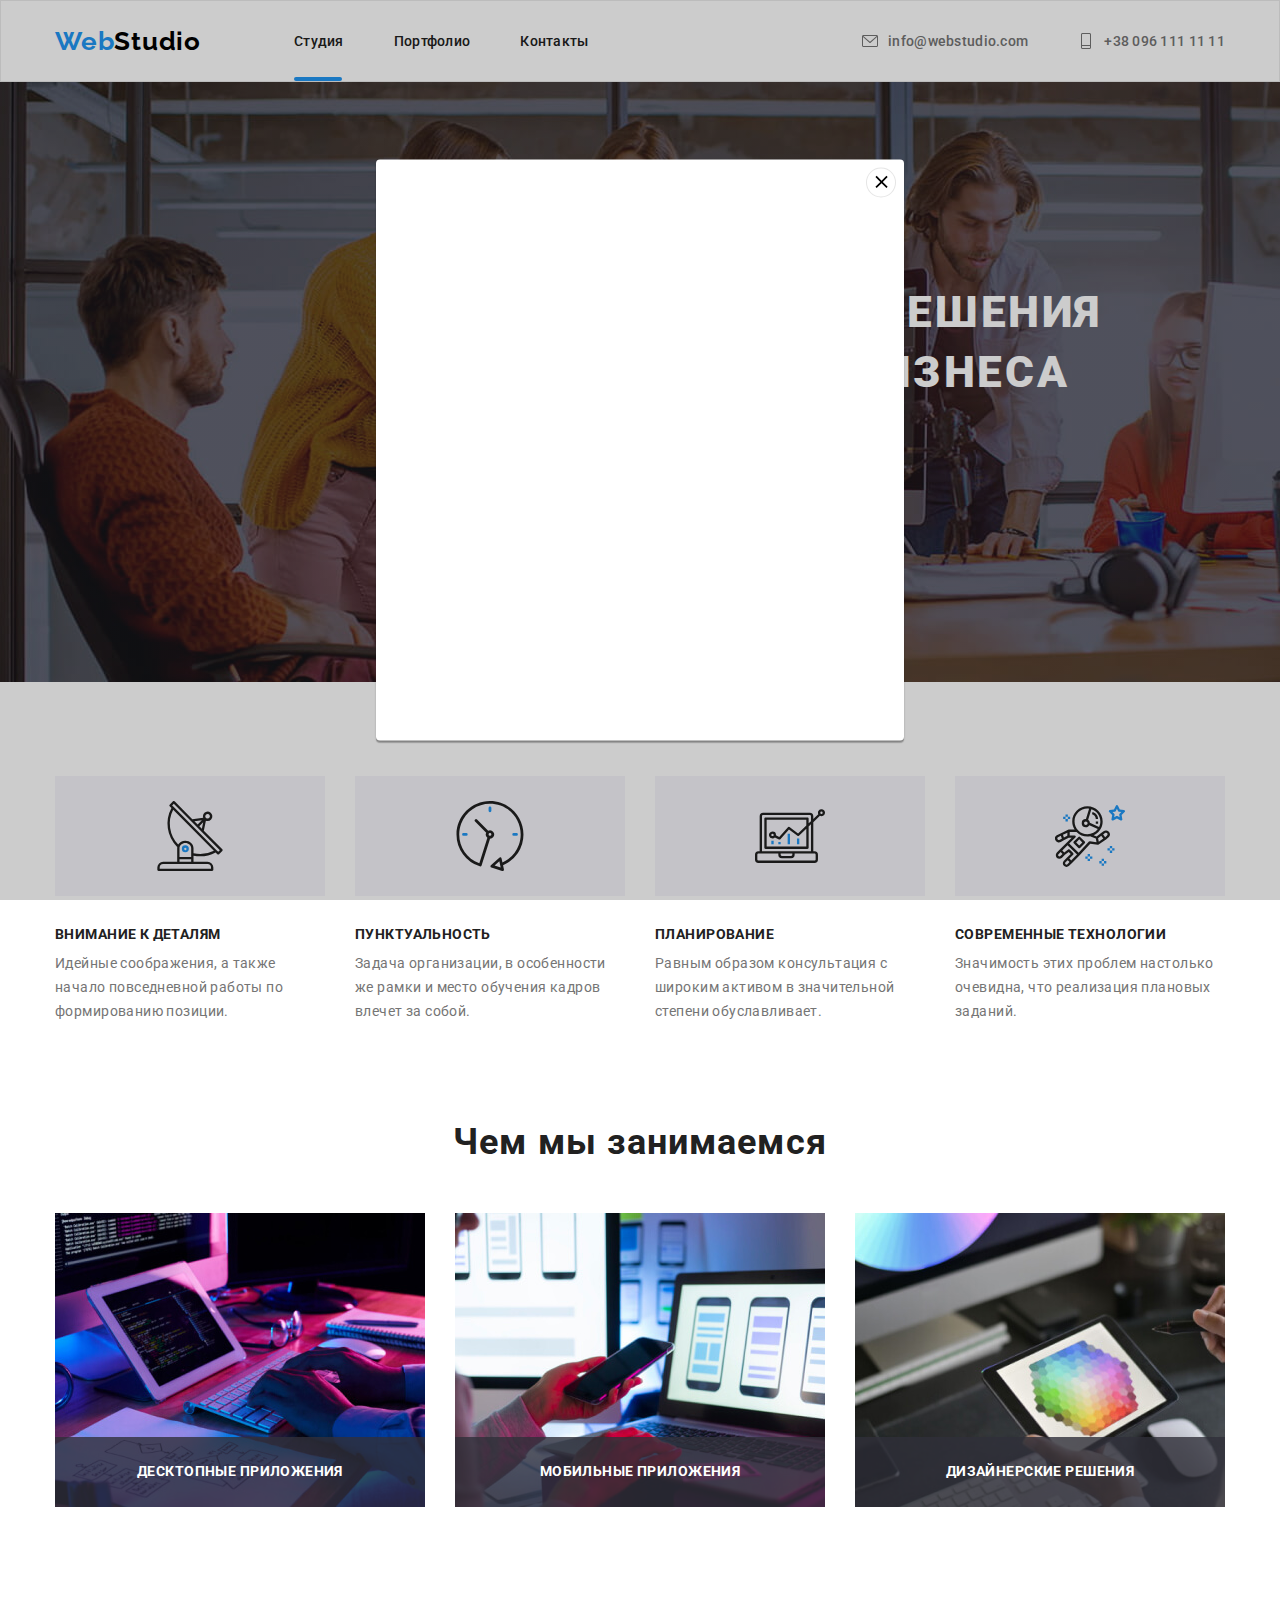
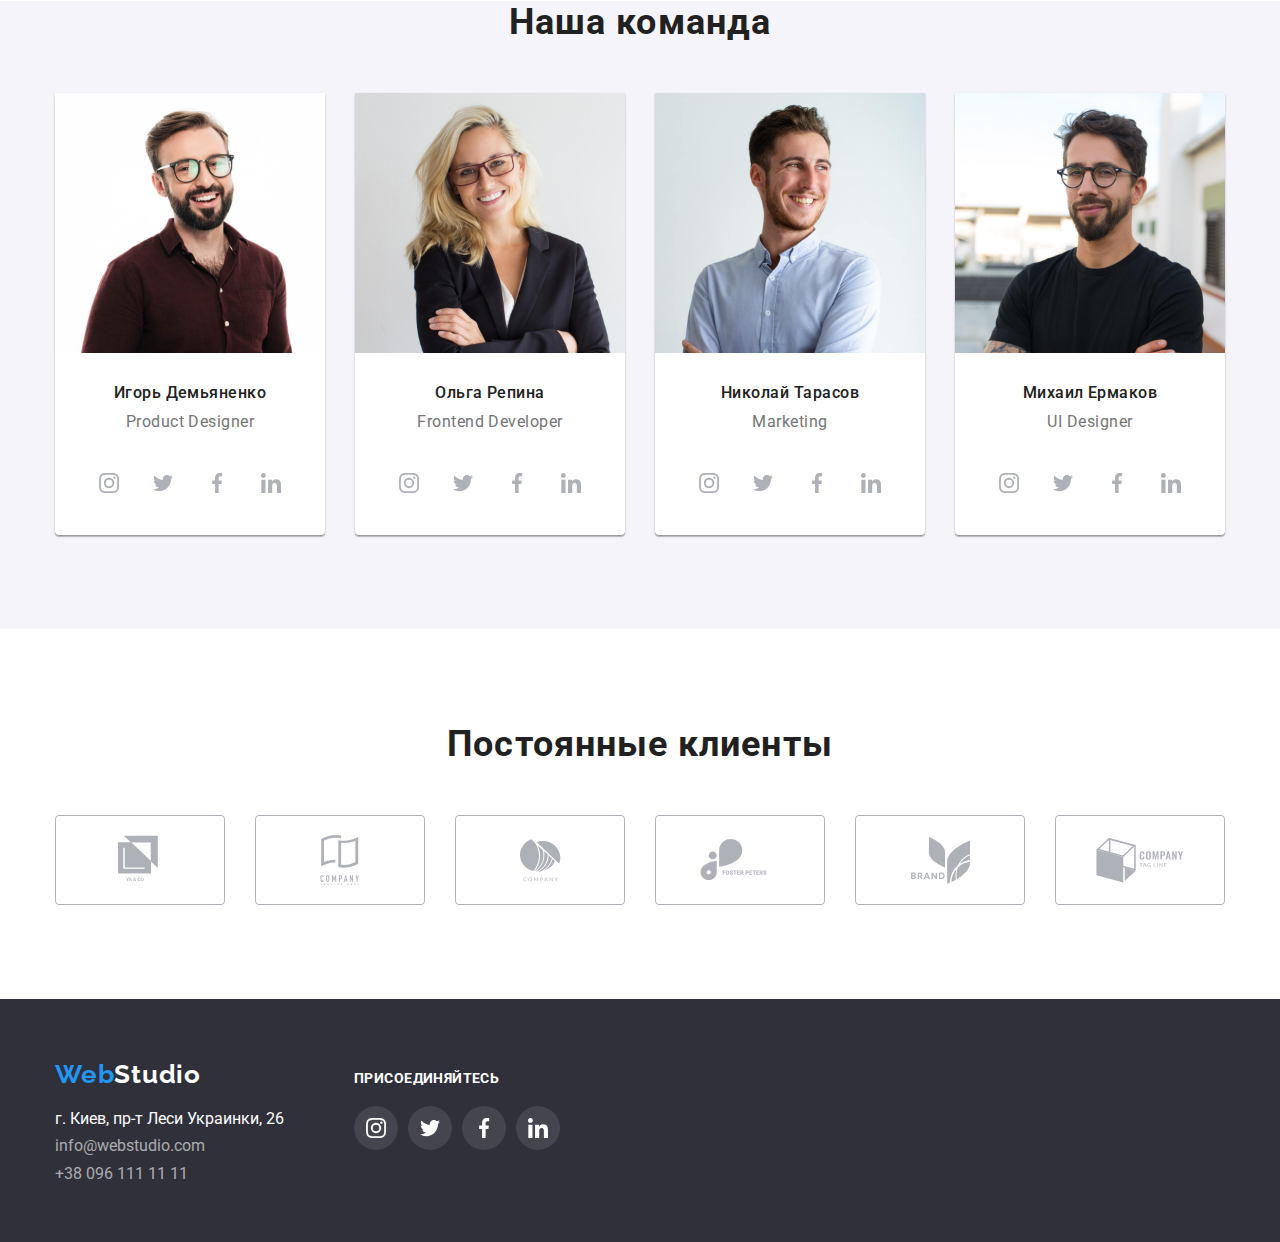
==== index.html @ 327d00b9 "finished main page" ====
<!DOCTYPE html>
<html lang="ru">
  <head>
    <meta charset="UTF-8" />
    <meta name="viewport" content="width=device-width, initial-scale=1.0" />
    <title>WebStudio</title>
    <link
      rel="stylesheet"
      href="https://cdnjs.cloudflare.com/ajax/libs/modern-normalize/1.0.0/modern-normalize.css"
    />
    <link
      href="https://fonts.googleapis.com/css2?family=Raleway:wght@700&family=Roboto:wght@400;500;700;900&display=swap"
      rel="stylesheet"
    />
    <link rel="stylesheet" href="./css/styles.css" />
  </head>
  <body>
    <!-------------------Header------------------------->
    <header class="header">
      <div class="conteiner">
        <nav class="navigation">
          <a
            class="logo link"
            href="./index.html"
            aria-label="логотип веб студии"
            >Web<span class="logo-light-theme">Studio</span>
          </a>
          <ul class="navigation-list list">
            <li class="navigation-list-item">
              <a class="navigation-list-link link current-page" href="">Студия</a>
            </li>
            <li class="navigation-list-item">
              <a class="navigation-list-link link" href="./portfolio.html"
                >Портфолио</a
              >
            </li>
            <li class="navigation-list-item">
              <a class="navigation-list-link link" href="">Контакты</a>
            </li>
          </ul>
        </nav>
        <address class="address">
          <ul class="address-list list">
            <li class="address-item">
              <a class="address-link link" href="mailto:info@webstudio.com">
                <svg class="address-link-icon">
                  <use href="./images/sprite.svg#mail"></use>
                </svg>
                info@webstudio.com
              </a>
            </li>
            <li class="address-item">
              <a class="address-link link" href="tel:+380961111111">
                <svg class="address-link-icon">
                  <use href="./images/sprite.svg#phone"></use>
                </svg>
                +38 096 111 11 11
              </a>
            </li>
          </ul>
        </address>
      </div>
    </header>

    <main>
      <!------------------Hero------------------>
      <section class="hero">
        <div class="conteiner">
          <h1 class="hero-title">Эффективные решения для вашего бизнеса</h1>
          <button class="modal-button" type="button" data-modal-open>Заказать услугу</button>
        </div>
      </section>

      <!----------------How we work------------->
      <section class="how-we-work">
        <div class="conteiner">
          <ul class="how-we-work-list list">
            <li class="how-we-work-item">
              <h3 class="how-we-work-title">Внимание к деталям</h3>
              <p class="how-we-work-text">
                Идейные соображения, а также начало повседневной работы по
                формированию позиции.
              </p>
            </li>
            <li class="how-we-work-item">
              <h3 class="how-we-work-title">Пунктуальность</h3>
              <p class="how-we-work-text">
                Задача организации, в особенности же рамки и место обучения
                кадров влечет за собой.
              </p>
            </li>
            <li class="how-we-work-item">
              <h3 class="how-we-work-title">Планирование</h3>
              <p class="how-we-work-text">
                Равным образом консультация с широким активом в значительной
                степени обуславливает.
              </p>
            </li>
            <li class="how-we-work-item">
              <h3 class="how-we-work-title">Современные технологии</h3>
              <p class="how-we-work-text">
                Значимость этих проблем настолько очевидна, что реализация
                плановых заданий.
              </p>
            </li>
          </ul>
        </div>
      </section>

      <!--------------What are we doing----------------->
      <section class="we-do">
        <div class="conteiner">
          <h2 class="title">Чем мы занимаемся</h2>
          <ul class="we-do-list list">
            <li class="we-do-list-item">
              <div class="wrapper-img">
                <img src="./images/what-we-do/img1.jpg" alt="разработчик набирает код на клавиатуре" width="370" height="294" />
                <h3 class="subtitle-img">Десктопные приложения</h3>
              </div>
            </li>
            <li class="we-do-list-item">
              <div class="wrapper-img">
                <img src="./images/what-we-do/img2.jpg" alt="разработчик сравнивает отображение сайта на смартфоне и ноутбуке"
                  width="370" height="294" />
                <h3 class="subtitle-img">Мобильные приложения</h3>
              </div>
            </li>
            <li class="we-do-list-item">
              <div class="wrapper-img">
                <img src="./images/what-we-do/img3.jpg" alt="разработчик подбирает цвет на графическом планшете" width="370"
                  height="294" />
                <h3 class="subtitle-img">Дизайнерские решения</h3>
              </div>
          
            </li>
          </ul>
        </div>
      </section>

      <!--------------Our team-------------------------->
      <section class="our-team">
        <div class="conteiner">
          <h2 class="title">Наша команда</h2>
          <ul class="team-list list">
            <li class="team-item">
              <img
                src="./images/our-team/img1.jpg"
                alt="Игорь Демьяненко"
                width="270"
                height="260"
              />
              <h3 class="team-title">Игорь Демьяненко</h3>
              <p class="team-subtitle">Product Designer</p>
              <ul class="social-list list">
                <li class="social-list-item">
                  <a
                    class="social-list-link"
                    href="https://www.facebook.com/psn.office.z"
                    target="blanc"
                  >
                    <svg class="social-list-svg">
                      <use href="./images/sprite.svg#instagram"></use>
                    </svg>
                  </a>
                </li>
                <li class="social-list-item">
                  <a
                    class="social-list-link"
                    href="https://www.facebook.com/psn.office.z"
                    target="blanc"
                  >
                    <svg class="social-list-svg">
                      <use href="./images/sprite.svg#twitter"></use>
                    </svg>
                  </a>
                </li>
                <li class="social-list-item">
                  <a
                    class="social-list-link"
                    href="https://www.facebook.com/psn.office.z"
                    target="blanc"
                  >
                    <svg class="social-list-svg">
                      <use href="./images/sprite.svg#facebook"></use>
                    </svg>
                  </a>
                </li>
                <li class="social-list-item">
                  <a
                    class="social-list-link"
                    href="https://www.facebook.com/psn.office.z"
                    target="blanc"
                  >
                    <svg class="social-list-svg">
                      <use href="./images/sprite.svg#linkedin"></use>
                    </svg>
                  </a>
                </li>
              </ul>
            </li>
            <li class="team-item">
              <img
                src="./images/our-team/img2.jpg"
                alt="Ольга Репина"
                width="270"
                height="260"
              />
              <h3 class="team-title">Ольга Репина</h3>
              <p class="team-subtitle">Frontend Developer</p>
              <ul class="social-list list">
                <li class="social-list-item">
                  <a
                    class="social-list-link"
                    href="https://www.facebook.com/psn.office.z"
                    target="blanc">
                    <svg class="social-list-svg">
                      <use href="./images/sprite.svg#instagram"></use>
                    </svg>
                  </a>
                </li>
                <li class="social-list-item">
                  <a
                    class="social-list-link"
                    href="https://www.facebook.com/psn.office.z"
                    target="blanc"
                  >
                    <svg class="social-list-svg">
                      <use href="./images/sprite.svg#twitter"></use>
                    </svg>
                  </a>
                </li>
                <li class="social-list-item">
                  <a
                    class="social-list-link"
                    href="https://www.facebook.com/psn.office.z"
                    target="blanc"
                  >
                    <svg class="social-list-svg">
                      <use href="./images/sprite.svg#facebook"></use>
                    </svg>
                  </a>
                </li>
                <li class="social-list-item">
                  <a
                    class="social-list-link"
                    href="https://www.facebook.com/psn.office.z"
                    target="blanc"
                  >
                    <svg class="social-list-svg">
                      <use href="./images/sprite.svg#linkedin"></use>
                    </svg>
                  </a>
                </li>
              </ul>
            </li>
            <li class="team-item">
              <img
                src="./images/our-team/img3.jpg"
                alt="Николай Тарасов"
                width="270"
                height="260"
              />
              <h3 class="team-title">Николай Тарасов</h3>
              <p class="team-subtitle">Marketing</p>
              <ul class="social-list list">
                <li class="social-list-item">
                  <a
                    class="social-list-link"
                    href="https://www.facebook.com/psn.office.z"
                    target="blanc">
                    <svg class="social-list-svg">
                      <use href="./images/sprite.svg#instagram"></use>
                    </svg>
                  </a>
                </li>
                <li class="social-list-item">
                  <a
                    class="social-list-link"
                    href="https://www.facebook.com/psn.office.z"
                    target="blanc"
                  >
                    <svg class="social-list-svg">
                      <use href="./images/sprite.svg#twitter"></use>
                    </svg>
                  </a>
                </li>
                <li class="social-list-item">
                  <a
                    class="social-list-link"
                    href="https://www.facebook.com/psn.office.z"
                    target="blanc"
                  >
                    <svg class="social-list-svg">
                      <use href="./images/sprite.svg#facebook"></use>
                    </svg>
                  </a>
                </li>
                <li class="social-list-item">
                  <a
                    class="social-list-link"
                    href="https://www.facebook.com/psn.office.z"
                    target="blanc"
                  >
                    <svg class="social-list-svg">
                      <use href="./images/sprite.svg#linkedin"></use>
                    </svg>
                  </a>
                </li>
              </ul>
            </li>
            <li class="team-item">
              <img
                src="./images/our-team/img4.jpg"
                alt="Михаил Ермаков"
                width="270"
                height="260"
              />
              <h3 class="team-title">Михаил Ермаков</h3>
              <p class="team-subtitle">UI Designer</p>
              <ul class="social-list list">
                <li class="social-list-item">
                  <a
                    class="social-list-link"
                    href="https://www.facebook.com/psn.office.z"
                    target="blanc">
                    <svg class="social-list-svg">
                      <use href="./images/sprite.svg#instagram"></use>
                    </svg>
                  </a>
                </li>
                <li class="social-list-item">
                  <a
                    class="social-list-link"
                    href="https://www.facebook.com/psn.office.z"
                    target="blanc"
                  >
                    <svg class="social-list-svg">
                      <use href="./images/sprite.svg#twitter"></use>
                    </svg>
                  </a>
                </li>
                <li class="social-list-item">
                  <a
                    class="social-list-link"
                    href="https://www.facebook.com/psn.office.z"
                    target="blanc"
                  >
                    <svg class="social-list-svg">
                      <use href="./images/sprite.svg#facebook"></use>
                    </svg>
                  </a>
                </li>
                <li class="social-list-item">
                  <a
                    class="social-list-link"
                    href="https://www.facebook.com/psn.office.z"
                    target="blanc"
                  >
                    <svg class="social-list-svg">
                      <use href="./images/sprite.svg#linkedin"></use>
                    </svg>
                  </a>
                </li>
              </ul>
            </li>
          </ul>
        </div>
      </section>
      <!-------------------Clients----------------------->
      <section class="clients">
        <div class="conteiner">
          <h2 class="title">Постоянные клиенты</h2>
          <ul class="clients-list list">
            <li class="clients-list-item">
              <a class="clients-list-link" href="">
                <svg width="44" height="50" class="clients-list-svg">
                  <use href="./images/sprite.svg#logo-1"></use>
                </svg>
              </a>
            </li>
            <li class="clients-list-item">
              <a class="clients-list-link" href="">
                <svg width="40" height="50" class="clients-list-svg">
                  <use href="./images/sprite.svg#logo-2"></use>
                </svg>
              </a>
            </li>
            <li class="clients-list-item">
              <a class="clients-list-link" href="">
                <svg width="41" height="43" class="clients-list-svg">
                  <use href="./images/sprite.svg#logo-3"></use>
                </svg>
              </a>
            </li>
            <li class="clients-list-item">
              <a class="clients-list-link" href="">
                <svg width="80" height="42" class="clients-list-svg">
                  <use href="./images/sprite.svg#logo-4"></use>
                </svg>
              </a>
            </li>
            <li class="clients-list-item">
              <a class="clients-list-link" href="">
                <svg width="59" height="47" class="clients-list-svg">
                  <use href="./images/sprite.svg#logo-5"></use>
                </svg>
              </a>
            </li>
            <li class="clients-list-item">
              <a class="clients-list-link" href="">
                <svg width="88" height="45" class="clients-list-svg">
                  <use href="./images/sprite.svg#logo-6"></use>
                </svg>
              </a>
            </li>
          </ul>
        </div>
      </section>
    </main>

    <!-------------------Footer----------------------->
    <footer class="footer">
      <div class="conteiner">
        <div class="footer-conteiner">
          <div class="footer-address">
            <a class="logo link" href="./index.html" aria-label="логотип веб студии">Web<span
                class="logo-dark-theme">Studio</span>
            </a>
            <address class="address">
              <ul class="addres-list list">
                <li class="address-item">
                  <a class="address-link-map link" href="https://goo.gl/maps/ERs9jYJyFuvsWHTVA" target="blank">г. Киев, пр-т
                    Леси Украинки, 26</a>
                </li>
                <li class="address-item">
                  <a class="address-link-mail link" href="mailto:info@webstudio.com">info@webstudio.com</a>
                </li>
                <li class="address-item">
                  <a class="address-link-phone link" href="tel:+380961111111">+38 096 111 11 11</a>
                </li>
              </ul>
            </address>
          </div>
          <div class="footer-social-links">
            <h3 class="social-links-title">ПРИСОЕДИНЯЙТЕСЬ</h3>
            <ul class="social-links-list list">
              <li class="social-list-item">
                <a class="social-list-link" href="https://www.facebook.com/psn.office.z" target="blanc">
                  <svg class="social-list-svg">
                    <use href="./images/sprite.svg#instagram"></use>
                  </svg>
                </a>
              </li>
              <li class="social-list-item">
                <a class="social-list-link" href="https://www.facebook.com/psn.office.z" target="blanc">
                  <svg class="social-list-svg">
                    <use href="./images/sprite.svg#twitter"></use>
                  </svg>
                </a>
              </li>
              <li class="social-list-item">
                <a class="social-list-link" href="https://www.facebook.com/psn.office.z" target="blanc">
                  <svg class="social-list-svg">
                    <use href="./images/sprite.svg#facebook"></use>
                  </svg>
                </a>
              </li>
              <li class="social-list-item">
                <a class="social-list-link" href="https://www.facebook.com/psn.office.z" target="blanc">
                  <svg class="social-list-svg">
                    <use href="./images/sprite.svg#linkedin"></use>
                  </svg>
                </a>
              </li>
            </ul>
    
          </div>
        </div>
      </div>
    </footer>
    <div class="backdrop .is-hidd" data-modal>
      <div class="modal">
        <button type="button" class="close-btn" data-modal-close>
          <svg class="close-btn-svg">
            <use href="./images/sprite.svg#close-btn"></use>
          </svg>
        </button>
      </div>
    </div>
    <script src="./js/modal.js"></script>
  </body>
</html>
---- css/styles.css ----
/*
Raleway 700
Roboto normal 400, 500, 700, 900
*/

:root {
  --main-font: "Roboto", sans-serif;
  --secondary-font: "Raleway", sans-serif;
  --accent-color: #2196f3;
  --main-color: #212121;
  --secondary-color: #757575;
}

*,
*::before,
*::after {
  margin: 0;
  padding: 0;
}

body {
  font-family: var(--main-font);
  font-style: normal;
}

.list {
  list-style: none;
}

.link {
  text-decoration: none;
}

.address {
  font-style: normal;
}

.conteiner {
  width: 1200px;
  padding: 0 15px;
  margin: 0 auto;
}

img {
  display: block;
}

.backdrop {
  position: fixed;
  top: 0;
  left: 0;
  width: 100%;
  height: 100%;
  background: rgba(0, 0, 0, 0.2);
}

.is-hidden {
  opacity: 0;
  visibility: hidden;
  pointer-events: none;
}

.modal {
  position: absolute;
  top: 50%;
  left: 50%;
  transform: translate(-50%, -50%);
  width: 528px;
  height: 581px;
  background: #ffffff;
  box-shadow: 0px 1px 3px rgba(0, 0, 0, 0.12), 0px 1px 1px rgba(0, 0, 0, 0.14),
    0px 2px 1px rgba(0, 0, 0, 0.2);
  border-radius: 4px;
}

.close-btn {
  position: absolute;
  top: 8px;
  right: 8px;
  display: flex;
  align-items: center;
  justify-content: center;
  width: 30px;
  height: 30px;
  background: #ffffff;
  border: 1px solid rgba(0, 0, 0, 0.1);
  border-radius: 50%;
  cursor: pointer;
}

.close-btn-svg {
  width: 20px;
  height: 20px;
  fill: #000000;
}
/*==================== Header ==============*/
.header {
  border: 1px solid #ececec;
}

.header .conteiner {
  display: flex;
  align-items: center;
}

.navigation {
  display: flex;
  align-items: center;
}

.navigation-list {
  display: flex;
}

.header .address-list {
  display: flex;
}

.logo {
  margin-right: 93px;
}

.navigation-list-item:not(:last-child) {
  margin-right: 50px;
}

.header .address {
  margin-left: auto;
}

.header .address-item:not(:last-child) {
  margin-right: 50px;
}

.logo {
  font-family: var(--secondary-font);
  font-style: normal;
  font-weight: 700;
  font-size: 26px;
  line-height: 1.192;
  letter-spacing: 0.03em;
  color: #2196f3;
}

.logo-light-theme {
  color: #000000;
}

.logo-dark-theme {
  color: #ffffff;
}

.navigation-list-link {
  position: relative;
  display: flex;
  padding-top: 32px;
  padding-bottom: 32px;
  font-weight: 500;
  font-size: 14px;
  line-height: 1.143;
  letter-spacing: 0.02em;
  color: #212121;
}

.address-link {
  display: flex;
  font-weight: 500;
  font-size: 14px;
  line-height: 1.143;
  letter-spacing: 0.02em;
  color: #757575;
}

.navigation-list-link:hover,
:focus,
.address-link:hover,
:focus {
  color: var(--accent-color);
}

.address-link-icon {
  width: 16px;
  height: 16px;
  margin-right: 10px;
  fill: #757575;
}

.address-link:hover .address-link-icon {
  fill: var(--accent-color);
}
.address-link:focus .address-link-icon {
  fill: var(--accent-color);
}

.current-page::after {
  position: absolute;
  bottom: 0;
  content: "";
  width: 48px;
  height: 4px;
  background: #2196f3;
  border-radius: 2px;
}
/*==================== Header end ==============*/

/*==================== HERO ==============*/
/* .hero {
  background-color: #2f303a;
} */

.hero .conteiner {
  width: 1600px;
  height: 600px;
  padding-top: 200px;
  padding-bottom: 280px;
  background-image: linear-gradient(
      rgba(47, 48, 58, 0.4),
      rgba(47, 48, 58, 0.4)
    ),
    url("../images/hero/hero.jpg");
}

.hero-title {
  font-weight: 900;
  font-size: 44px;
  line-height: 1.364;
  text-align: center;
  letter-spacing: 0.06em;
  text-transform: uppercase;
  color: #ffffff;
  max-width: 700px;
  margin: 0px auto;
  margin-bottom: 30px;
}

.modal-button {
  font-family: var(--main-font);
  font-style: normal;
  font-weight: 700;
  font-size: 16px;
  line-height: 1.875;
  letter-spacing: 0.06em;
  color: #ffffff;
  padding: 12px;
  min-width: 200px;
  height: 50px;
  background: #2196f3;
  border-radius: 4px;
  display: block;
  margin: 0 auto;
  cursor: pointer;
}
/*==================== HERO end================*/

/* ================== HOW-WE-WORK================ */
.how-we-work .conteiner {
  display: flex;
}

.how-we-work-list {
  display: flex;
  padding-top: 94px;
  padding-bottom: 94px;
}

.how-we-work-item:not(:last-child) {
  margin-right: 30px;
}

.how-we-work-title {
  padding-bottom: 10px;
  font-weight: 700;
  font-size: 14px;
  line-height: 1.143;
  letter-spacing: 0.03em;
  text-transform: uppercase;
  color: #212121;
}
.how-we-work-text {
  width: 270px;
  height: 75px;
  font-weight: 400;
  font-size: 14px;
  line-height: 1.714;
  letter-spacing: 0.03em;
  color: #757575;
}

.how-we-work-item::before {
  content: "";
  display: block;
  width: 270px;
  height: 120px;
  background-color: #f5f4fa;
  margin-bottom: 30px;
}

.how-we-work-item:nth-child(1)::before {
  content: "";
  background-image: url("../images/features/antenna.svg");
  background-position: center;
  background-repeat: no-repeat;
}

.how-we-work-item:nth-child(2)::before {
  content: "";
  background-image: url("../images/features/clock.svg");
  background-position: center;
  background-repeat: no-repeat;
}

.how-we-work-item:nth-child(3)::before {
  content: "";
  background-image: url("../images/features/diagram.svg");
  background-position: center;
  background-repeat: no-repeat;
}

.how-we-work-item:nth-child(4)::before {
  content: "";
  background-image: url("../images/features/astronaut.svg");
  background-position: center;
  background-repeat: no-repeat;
}
/* ================== HOW-WE-WORK end ================ */

/* ================== What are we doing ================ */
.we-do-list {
  display: flex;
  padding-bottom: 94px;
}

.we-do .we-do-list-item:not(:last-child) {
  margin-right: 30px;
}

.title {
  font-weight: 700;
  font-size: 36px;
  line-height: 1.167;
  text-align: center;
  letter-spacing: 0.03em;
  color: #212121;
  margin-bottom: 50px;
}

.wrapper-img {
  position: relative;
}

.subtitle-img {
  position: absolute;
  bottom: 0;
  left: 0;
  display: flex;
  align-items: center;
  justify-content: center;
  width: 100%;
  height: 70px;
  font-weight: 700;
  font-size: 14px;
  line-height: 1.14;
  text-align: center;
  letter-spacing: 0.03em;
  text-transform: uppercase;
  color: #ffffff;
  background: rgba(47, 48, 58, 0.8);
}
/* ================== What are we doing end ================ */

/* ================== Our team ================ */
.our-team {
  background-color: #f5f4fa;
}

.team-list {
  display: flex;
  padding-bottom: 94px;
}

.team-item {
  width: 270px;
  background: #ffffff;
  border-radius: 0px 0px 4px 4px;
  box-shadow: 0px 1px 3px rgba(0, 0, 0, 0.12), 0px 1px 1px rgba(0, 0, 0, 0.14),
    0px 2px 1px rgba(0, 0, 0, 0.2);
  padding-bottom: 30px;
}

.team-item:not(:last-child) {
  margin-right: 30px;
}

.team-title {
  font-weight: 500;
  font-size: 16px;
  line-height: 1.188;
  text-align: center;
  letter-spacing: 0.03em;
  color: #212121;
  padding-top: 30px;
  padding-bottom: 10px;
}

.team-subtitle {
  font-weight: 400;
  font-size: 16px;
  line-height: 1.188;
  text-align: center;
  letter-spacing: 0.03em;
  color: #757575;
  margin-bottom: 30px;
}

.social-list {
  display: flex;
  justify-content: space-between;
  margin: 0 32px;
  /* padding: 0 32px; */
  /*margin or padding?????????*/
}

.social-list-link {
  display: flex;
  align-items: center;
  justify-content: center;
  width: 44px;
  height: 44px;
  border-radius: 50%;
}

.social-list-svg {
  width: 20px;
  height: 20px;
  fill: #afb1b8;
}

.social-list-link:hover {
  background-color: var(--accent-color);
}
.social-list-link:hover .social-list-svg {
  fill: #ffffff;
}

/* ================== Our team end ================ */

/* ================== Clients ================ */
.clients {
  padding-top: 94px;
}
.clients-list {
  display: flex;
  justify-content: space-between;
  padding-bottom: 94px;
}

.clients-list-link {
  display: flex;
  align-items: center;
  justify-content: center;
  width: 170px;
  height: 90px;
  border: 1px solid #afb1b8;
  border-radius: 4px;
}

.clients-list-svg {
  fill: #afb1b8;
}

.clients-list-link:hover {
  border-color: var(--accent-color);
}
.clients-list-link:hover .clients-list-svg {
  fill: var(--accent-color);
}

/* ================== Clients end ================ */

/* ================== Footer ================ */
.footer {
  background-color: #2f303a;
}
.footer .logo {
  display: inline-block;
  padding-top: 60px;
  padding-bottom: 20px;
}
.footer .address {
  padding-bottom: 50px;
  margin-right: 70px;
}
.footer .address-item {
  padding-bottom: 9px;
}

.footer-conteiner {
  display: flex;
  align-items: baseline;
}

.address-link-map {
  color: #ffffff;
}

.address-link-phone {
  color: rgba(255, 255, 255, 0.6);
}
.address-link-mail {
  color: rgba(255, 255, 255, 0.6);
}

.social-links-list {
  display: flex;
  align-items: baseline;
  margin-top: 20px;
}
.footer-social-links .social-list-link {
  background-color: rgba(255, 255, 255, 0.1);
}
.footer-social-links .social-list-item:not(:last-child) {
  margin-right: 10px;
}

.footer-social-links .social-list-svg {
  fill: #ffffff;
}
.footer-social-links .social-list-link:hover {
  background-color: var(--accent-color);
}
.social-links-title {
  font-weight: bold;
  font-size: 14px;
  line-height: 16px;
  letter-spacing: 0.03em;
  text-transform: uppercase;

  color: #ffffff;
}
/* ================== Footer end ================ */

/* ================== PORTFOLIO PAGE ================ */

/* ================== Button ================ */
.button-list {
  display: flex;
  justify-content: center;
}

.selection-button .button-link:hover {
  background-color: var(--accent-color);
  color: #ffffff;
  cursor: pointer;
}

.selection-button .button-link:focus {
  background-color: var(--accent-color);
  color: #ffffff;
}

.button-link {
  font-family: var(--main-font);
  font-style: normal;
  font-weight: 500;
  font-size: 16px;
  line-height: 1.625;
  text-align: center;
  letter-spacing: 0.03em;
  color: #212121;
  background-color: #f5f4fa;
  height: 38px;
  padding: 6px 22px;
  border-radius: 4px;
}

.selection-button .button-item:not(:last-child) {
  margin-right: 8px;
}
.selection-button .button-list {
  padding-top: 100px;
  padding-bottom: 34px;
}

/* ================== Button end ================ */
.portfolio .portfolio-list {
  display: flex;
  flex-wrap: wrap;
}
.portfolio-list-item {
  width: 370px;
  height: 404px;
  background: #ffffff;
  border: 1px solid #eeeeee;
}
.portfolio-list-item:not(:nth-child(3n)) {
  margin-right: 30px;
}
.portfolio-list-item:not(:nth-last-child(-n + 3)) {
  margin-bottom: 30px;
}

.portfolio-list {
  padding-bottom: 94px;
}

.portfolio-title {
  font-weight: 700;
  font-size: 18px;
  line-height: 2;
  letter-spacing: 0.06em;
  color: #212121;
  padding: 20px 24px 4px;
}
.portfolio-subtitle {
  font-weight: 400;
  font-size: 16px;
  line-height: 1.875;
  letter-spacing: 0.03em;
  color: #757575;
  padding: 0px 24px 20px;
}

.portfolio-list-item :hover :focus,
.portfolio-list-item:hover,
:focus {
  box-shadow: 0px 1px 1px rgba(0, 0, 0, 0.12), 0px 4px 4px rgba(0, 0, 0, 0.06),
    1px 4px 6px rgba(0, 0, 0, 0.16);
  cursor: pointer;
}
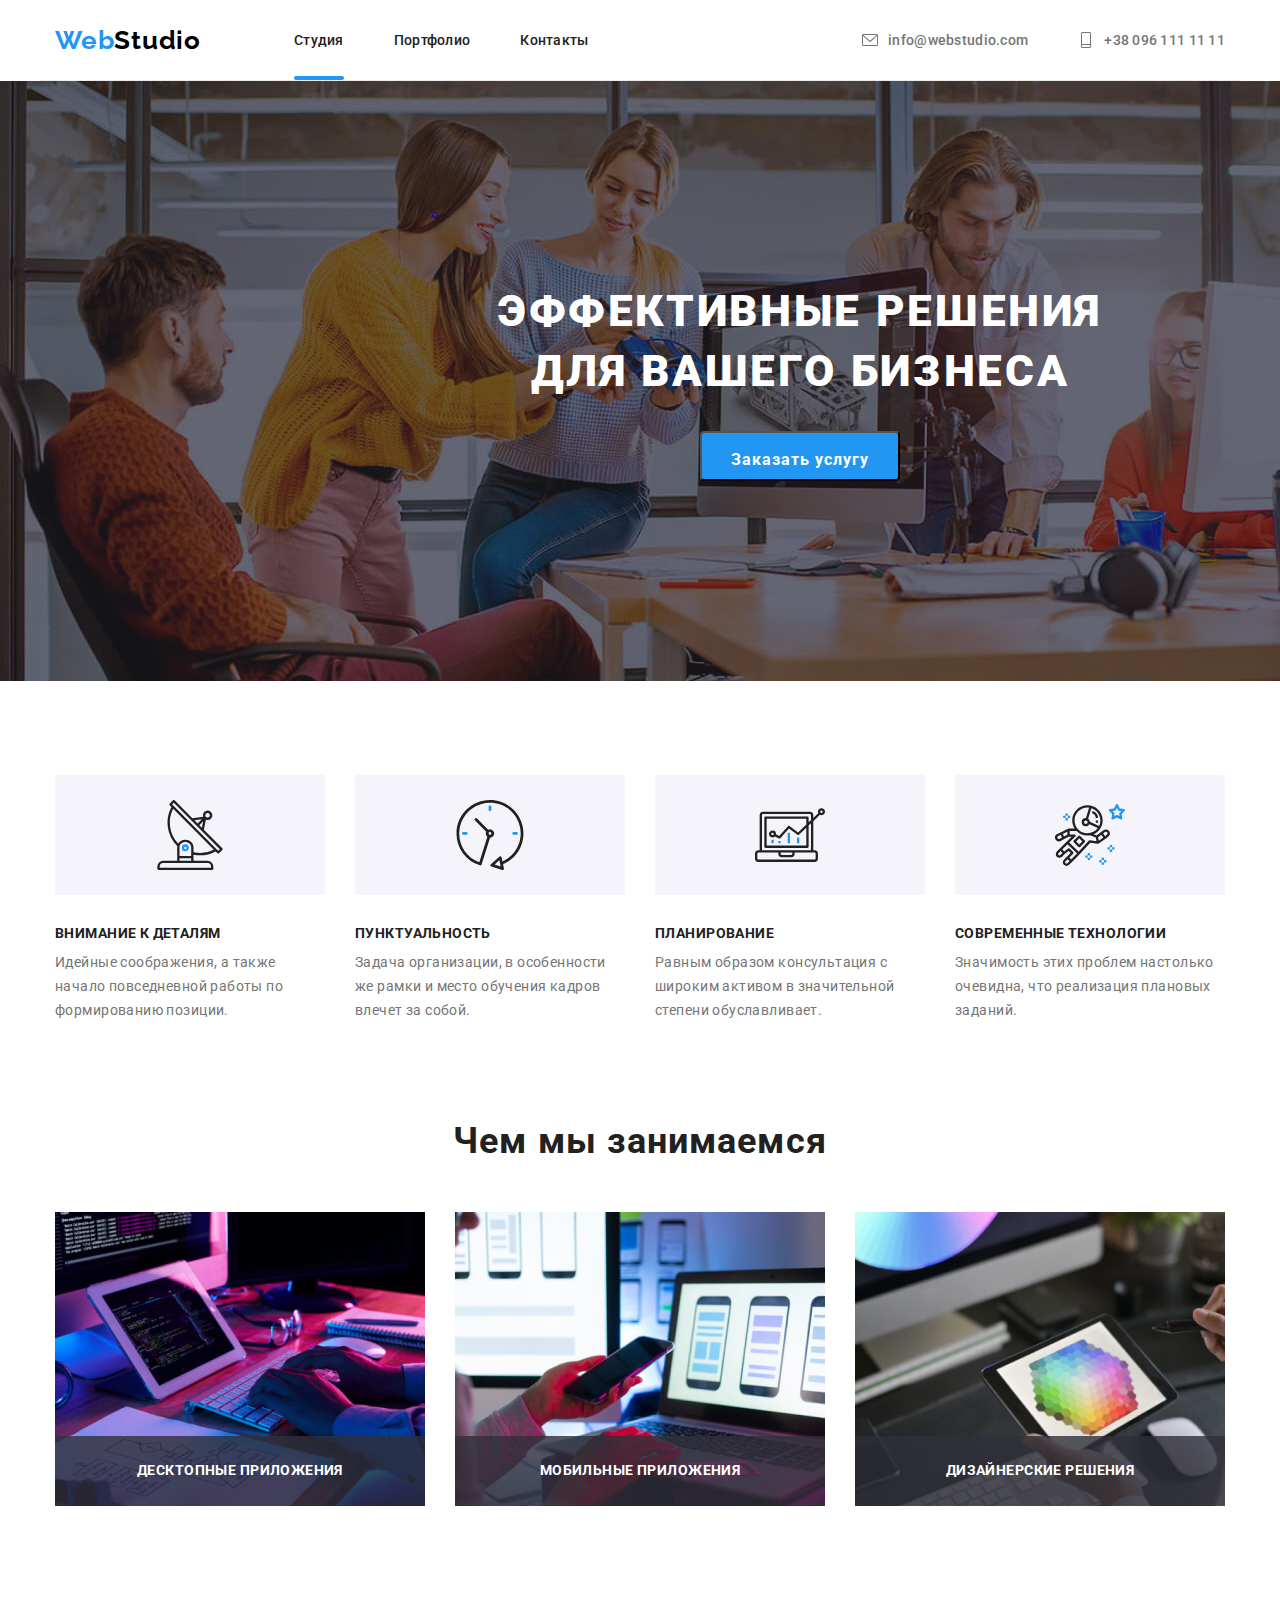
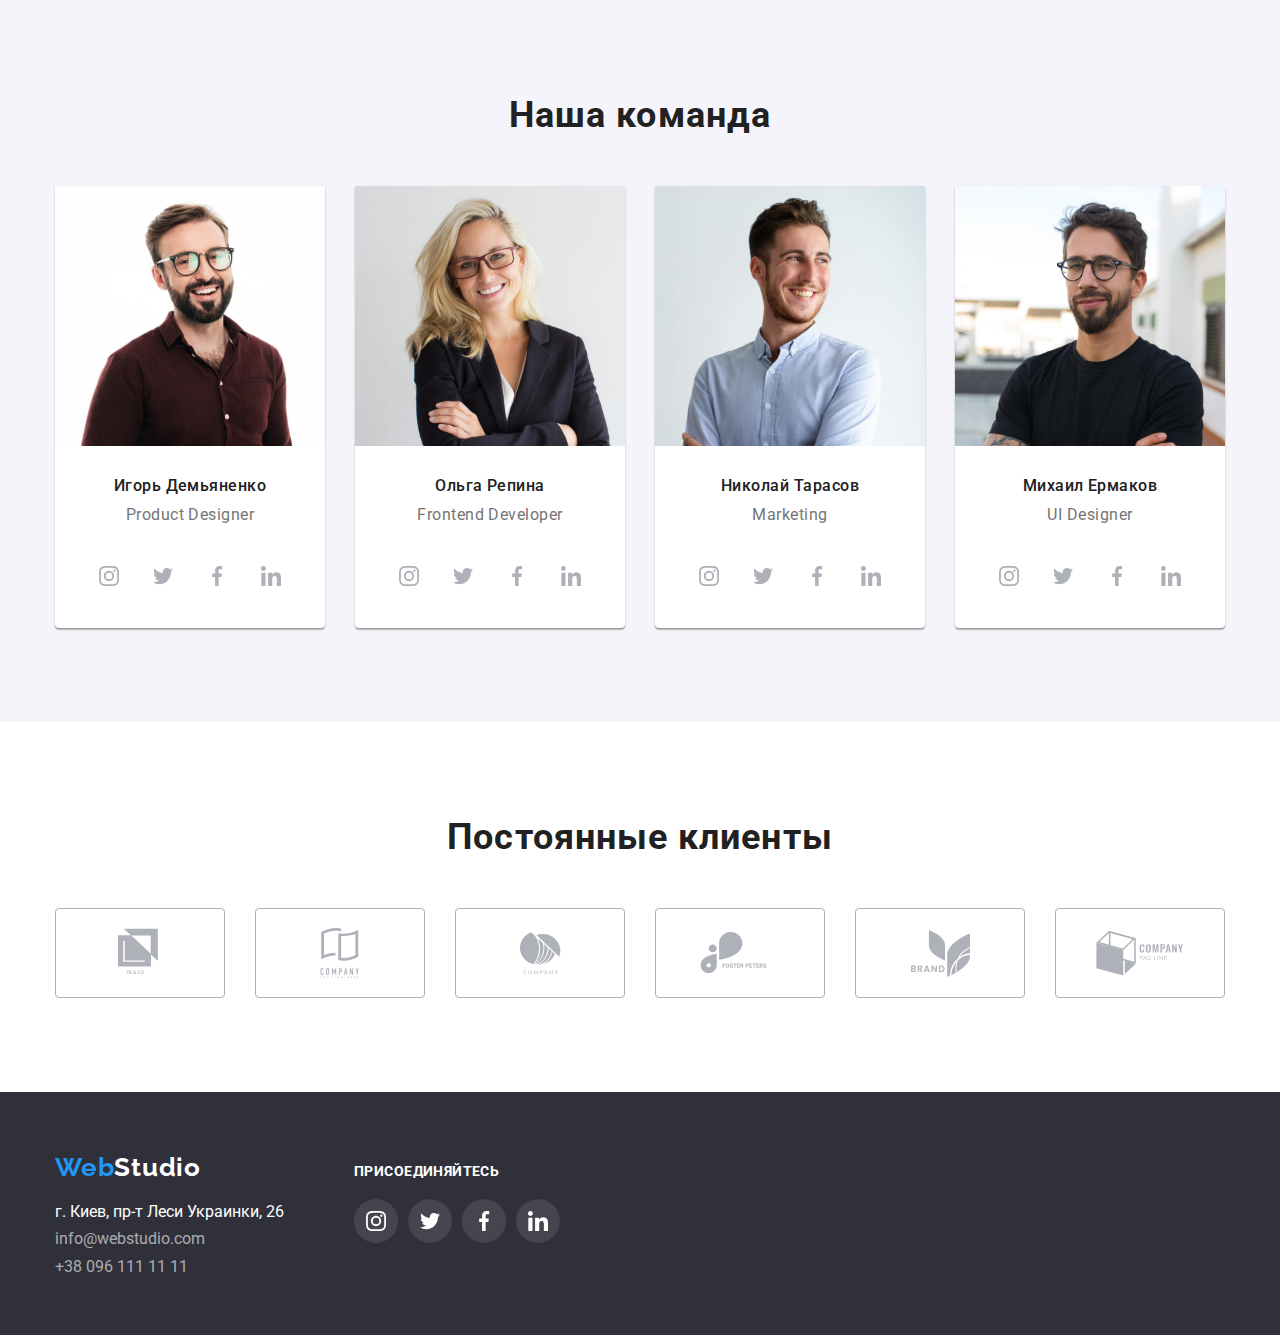
==== commit 83daea7d: "finished hw-05" ====
--- a/index.html
+++ b/index.html
@@ -478,7 +478,7 @@
         </div>
       </div>
     </footer>
-    <div class="backdrop .is-hidd" data-modal>
+    <div class="backdrop is-hidden" data-modal>
       <div class="modal">
         <button type="button" class="close-btn" data-modal-close>
           <svg class="close-btn-svg">
--- a/css/styles.css
+++ b/css/styles.css
@@ -21,6 +21,8 @@
 body {
   font-family: var(--main-font);
   font-style: normal;
+  /* max-width: 1600px; */
+  margin: 0 auto;
 }
 
 .list {
@@ -52,6 +54,7 @@
   width: 100%;
   height: 100%;
   background: rgba(0, 0, 0, 0.2);
+  transition: all 250ms cubic-bezier(0.4, 0, 0.2, 1);
 }
 
 .is-hidden {
@@ -71,6 +74,7 @@
   box-shadow: 0px 1px 3px rgba(0, 0, 0, 0.12), 0px 1px 1px rgba(0, 0, 0, 0.14),
     0px 2px 1px rgba(0, 0, 0, 0.2);
   border-radius: 4px;
+  transition: all 250ms cubic-bezier(0.4, 0, 0.2, 1);
 }
 
 .close-btn {
@@ -95,12 +99,13 @@
 }
 /*==================== Header ==============*/
 .header {
-  border: 1px solid #ececec;
+  /* border-bottom: 1px solid #ececec; */
 }
 
 .header .conteiner {
   display: flex;
   align-items: center;
+  border-bottom: 1px solid #ececec;
 }
 
 .navigation {
@@ -160,6 +165,7 @@
   line-height: 1.143;
   letter-spacing: 0.02em;
   color: #212121;
+  transition: all 250ms cubic-bezier(0.4, 0, 0.2, 1);
 }
 
 .address-link {
@@ -169,6 +175,7 @@
   line-height: 1.143;
   letter-spacing: 0.02em;
   color: #757575;
+  transition: all 250ms cubic-bezier(0.4, 0, 0.2, 1);
 }
 
 .navigation-list-link:hover,
@@ -183,6 +190,7 @@
   height: 16px;
   margin-right: 10px;
   fill: #757575;
+  transition: all 250ms cubic-bezier(0.4, 0, 0.2, 1);
 }
 
 .address-link:hover .address-link-icon {
@@ -196,7 +204,7 @@
   position: absolute;
   bottom: 0;
   content: "";
-  width: 48px;
+  width: 100%;
   height: 4px;
   background: #2196f3;
   border-radius: 2px;
@@ -204,10 +212,9 @@
 /*==================== Header end ==============*/
 
 /*==================== HERO ==============*/
-/* .hero {
-  background-color: #2f303a;
-} */
-
+.hero {
+  padding-bottom: 94px;
+}
 .hero .conteiner {
   width: 1600px;
   height: 600px;
@@ -253,14 +260,16 @@
 /*==================== HERO end================*/
 
 /* ================== HOW-WE-WORK================ */
+.how-we-work {
+  padding-bottom: 94px;
+}
+
 .how-we-work .conteiner {
   display: flex;
 }
 
 .how-we-work-list {
   display: flex;
-  padding-top: 94px;
-  padding-bottom: 94px;
 }
 
 .how-we-work-item:not(:last-child) {
@@ -325,9 +334,12 @@
 /* ================== HOW-WE-WORK end ================ */
 
 /* ================== What are we doing ================ */
+.we-do {
+  padding-bottom: 94px;
+}
+
 .we-do-list {
   display: flex;
-  padding-bottom: 94px;
 }
 
 .we-do .we-do-list-item:not(:last-child) {
@@ -371,11 +383,12 @@
 /* ================== Our team ================ */
 .our-team {
   background-color: #f5f4fa;
+  padding-top: 94px;
+  padding-bottom: 94px;
 }
 
 .team-list {
   display: flex;
-  padding-bottom: 94px;
 }
 
 .team-item {
@@ -427,12 +440,14 @@
   width: 44px;
   height: 44px;
   border-radius: 50%;
+  transition: all 250ms cubic-bezier(0.4, 0, 0.2, 1);
 }
 
 .social-list-svg {
   width: 20px;
   height: 20px;
   fill: #afb1b8;
+  transition: all 250ms cubic-bezier(0.4, 0, 0.2, 1);
 }
 
 .social-list-link:hover {
@@ -462,10 +477,12 @@
   height: 90px;
   border: 1px solid #afb1b8;
   border-radius: 4px;
+  transition: all 250ms cubic-bezier(0.4, 0, 0.2, 1);
 }
 
 .clients-list-svg {
   fill: #afb1b8;
+  transition: all 250ms cubic-bezier(0.4, 0, 0.2, 1);
 }
 
 .clients-list-link:hover {
@@ -541,7 +558,97 @@
 
 /* ================== PORTFOLIO PAGE ================ */
 
+/* ================== PORTFOLIO ================ */
+
+.portfolio-list-item:hover .overlay {
+  opacity: 1;
+  visibility: visible;
+  pointer-events: auto;
+  transform: translate(0%);
+}
+
+.overlay {
+  position: absolute;
+  top: 0;
+  left: 0;
+  width: 100%;
+  height: 100%;
+  background: rgba(33, 150, 243, 0.9);
+  opacity: 0;
+  visibility: hidden;
+  pointer-events: none;
+  transition: all 500ms cubic-bezier(0.4, 0, 0.2, 1);
+  transform: translateY(100%);
+}
+
+.overlay-text {
+  padding: 63px 24px;
+  font-weight: normal;
+  font-size: 18px;
+  line-height: 1.555;
+  letter-spacing: 0.03em;
+  color: #ffffff;
+}
+
+.portfolio .portfolio-list {
+  display: flex;
+  flex-wrap: wrap;
+}
+
+.portfolio-list-item {
+  width: 370px;
+  height: 404px;
+  background: #ffffff;
+  border: 1px solid #eeeeee;
+  transition: all 250ms cubic-bezier(0.4, 0, 0.2, 1);
+}
+
+.portfoio-list-img-wrapper {
+  position: relative;
+  overflow: hidden;
+}
+
+.portfolio-list-item:not(:nth-child(3n)) {
+  margin-right: 30px;
+}
+
+.portfolio-list-item:not(:nth-last-child(-n + 3)) {
+  margin-bottom: 30px;
+}
+
+.portfolio-list {
+  padding-bottom: 94px;
+}
+
+.portfolio-title {
+  font-weight: 700;
+  font-size: 18px;
+  line-height: 2;
+  letter-spacing: 0.06em;
+  color: #212121;
+  padding: 20px 24px 4px;
+}
+
+.portfolio-subtitle {
+  font-weight: 400;
+  font-size: 16px;
+  line-height: 1.875;
+  letter-spacing: 0.03em;
+  color: #757575;
+  padding: 0px 24px 20px;
+}
+
+.portfolio-list-item:hover,
+:focus {
+  box-shadow: 0px 1px 1px rgba(0, 0, 0, 0.12), 0px 4px 4px rgba(0, 0, 0, 0.06),
+    1px 4px 6px rgba(0, 0, 0, 0.16);
+  cursor: pointer;
+}
 /* ================== Button ================ */
+.selection-button {
+  padding-top: 94px;
+  padding-bottom: 34px;
+}
 .button-list {
   display: flex;
   justify-content: center;
@@ -571,14 +678,11 @@
   height: 38px;
   padding: 6px 22px;
   border-radius: 4px;
+  transition: all 250ms cubic-bezier(0.4, 0, 0.2, 1);
 }
 
 .selection-button .button-item:not(:last-child) {
   margin-right: 8px;
-}
-.selection-button .button-list {
-  padding-top: 100px;
-  padding-bottom: 34px;
 }
 
 /* ================== Button end ================ */
@@ -591,6 +695,7 @@
   height: 404px;
   background: #ffffff;
   border: 1px solid #eeeeee;
+  transition: all 250ms cubic-bezier(0.4, 0, 0.2, 1);
 }
 .portfolio-list-item:not(:nth-child(3n)) {
   margin-right: 30px;
@@ -611,6 +716,7 @@
   color: #212121;
   padding: 20px 24px 4px;
 }
+
 .portfolio-subtitle {
   font-weight: 400;
   font-size: 16px;
@@ -620,7 +726,6 @@
   padding: 0px 24px 20px;
 }
 
-.portfolio-list-item :hover :focus,
 .portfolio-list-item:hover,
 :focus {
   box-shadow: 0px 1px 1px rgba(0, 0, 0, 0.12), 0px 4px 4px rgba(0, 0, 0, 0.06),
